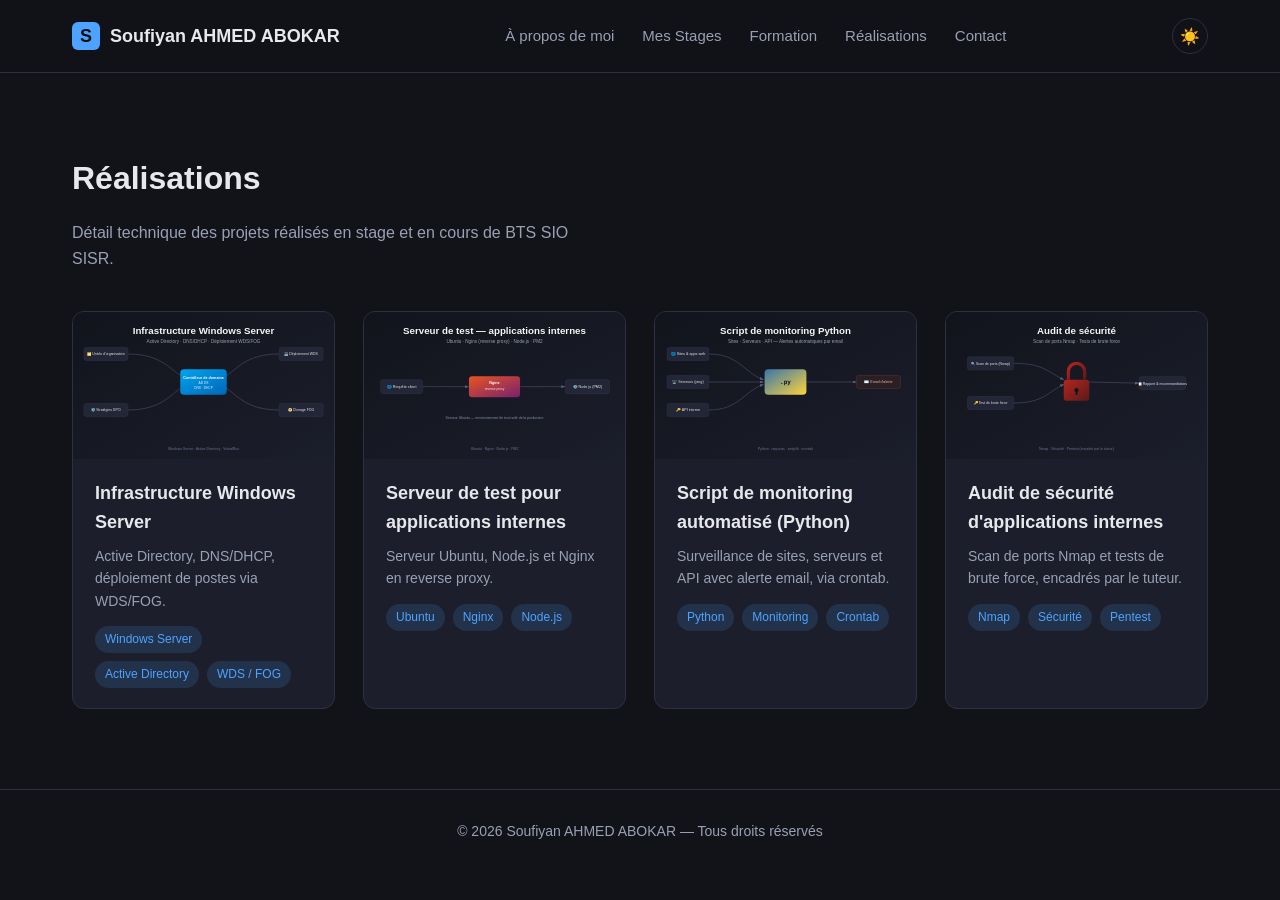
==== realisations/index.html @ 564a7669 "Premier commit : Initiallisation" ====
<!DOCTYPE html>
<html lang="fr">
<head>
<meta charset="UTF-8">
<meta name="viewport" content="width=device-width, initial-scale=1">
<title>Réalisations — Soufiyan AHMED ABOKAR</title>
<link rel="icon" href="../images/fav.png">
<link rel="stylesheet" href="../css/style.css">
</head>
<body>

<nav class="navbar">
  <div class="container">
    <a href="../index.html" class="brand">
      <span class="brand-logo">S</span>
      Soufiyan AHMED ABOKAR
    </a>
    <button class="nav-toggle">☰</button>
    <div class="nav-links">
      <a href="../index.html#about">À propos de moi</a>
      <a href="../index.html#stages">Mes Stages</a>
      <a href="../index.html#formation">Formation</a>
      <a href="index.html">Réalisations</a>
      <a href="../index.html#contact">Contact</a>
    </div>
    <button class="theme-toggle" aria-label="Changer de thème">☀️</button>
  </div>
</nav>

<section>
  <div class="container">
    <h1 class="section-title reveal">Réalisations</h1>
    <p class="reveal" style="color:var(--text-dim); max-width:60ch; margin-top:-24px; margin-bottom:40px;">
      Détail technique des projets réalisés en stage et en cours de BTS SIO SISR.
    </p>

    <div class="card-grid">

      <a href="windows-server.html" class="project-card reveal">
        <img src="../images/blogs/windows-server-cover.svg" alt="Infrastructure Windows Server">
        <div class="project-card-body">
          <h3>Infrastructure Windows Server</h3>
          <p>Active Directory, DNS/DHCP, déploiement de postes via WDS/FOG.</p>
          <div class="badges">
            <span class="badge">Windows Server</span>
            <span class="badge">Active Directory</span>
            <span class="badge">WDS / FOG</span>
          </div>
        </div>
      </a>

      <a href="ubuntu-server.html" class="project-card reveal">
        <img src="../images/blogs/ubuntu-server-cover.svg" alt="Serveur de test Ubuntu">
        <div class="project-card-body">
          <h3>Serveur de test pour applications internes</h3>
          <p>Serveur Ubuntu, Node.js et Nginx en reverse proxy.</p>
          <div class="badges">
            <span class="badge">Ubuntu</span>
            <span class="badge">Nginx</span>
            <span class="badge">Node.js</span>
          </div>
        </div>
      </a>

      <a href="monitoring-python.html" class="project-card reveal">
        <img src="../images/blogs/monitoring-cover.svg" alt="Script de monitoring Python">
        <div class="project-card-body">
          <h3>Script de monitoring automatisé (Python)</h3>
          <p>Surveillance de sites, serveurs et API avec alerte email, via crontab.</p>
          <div class="badges">
            <span class="badge">Python</span>
            <span class="badge">Monitoring</span>
            <span class="badge">Crontab</span>
          </div>
        </div>
      </a>

      <a href="pentest-nmap.html" class="project-card reveal">
        <img src="../images/blogs/pentest-nmap-cover.svg" alt="Audit de sécurité Nmap">
        <div class="project-card-body">
          <h3>Audit de sécurité d'applications internes</h3>
          <p>Scan de ports Nmap et tests de brute force, encadrés par le tuteur.</p>
          <div class="badges">
            <span class="badge">Nmap</span>
            <span class="badge">Sécurité</span>
            <span class="badge">Pentest</span>
          </div>
        </div>
      </a>

    </div>
  </div>
</section>

<footer>
  <div class="container" style="display:flex; justify-content:space-between; align-items:center;">
    <span>© 2026 Soufiyan AHMED ABOKAR — Tous droits réservés</span>
  </div>
</footer>

<script src="../js/script.js"></script>
</body>
</html>
---- css/style.css ----
:root {
  --bg: #111318;
  --bg-alt: #1b1e2b;
  --card: #1c1f2b;
  --border: #2c3040;
  --text: #e8e8ec;
  --text-dim: #9aa0b4;
  --accent: #4da3ff;
  --accent-soft: rgba(77, 163, 255, 0.15);
  --radius: 12px;
}

* { box-sizing: border-box; }

body {
  margin: 0;
  font-family: "Segoe UI", Arial, sans-serif;
  background: var(--bg);
  color: var(--text);
  line-height: 1.6;
}

a { color: inherit; text-decoration: none; }

img { max-width: 100%; display: block; }

.container {
  max-width: 1200px;
  margin: 0 auto;
  padding: 0 32px;
}

/* ---------- NAVBAR ---------- */
.navbar {
  position: sticky;
  top: 0;
  z-index: 100;
  background: rgba(17, 19, 24, 0.9);
  backdrop-filter: blur(8px);
  border-bottom: 1px solid var(--border);
}

.navbar .container {
  display: flex;
  align-items: center;
  justify-content: space-between;
  height: 72px;
}

.brand {
  display: flex;
  align-items: center;
  gap: 10px;
  font-weight: 600;
  font-size: 18px;
}

.brand-logo {
  width: 28px;
  height: 28px;
  border-radius: 6px;
  background: var(--accent);
  color: #0a0c10;
  display: flex;
  align-items: center;
  justify-content: center;
  font-weight: 700;
}

.nav-links {
  display: flex;
  align-items: center;
  gap: 28px;
  font-size: 15px;
}

.nav-links a {
  color: var(--text-dim);
  transition: color 0.2s;
}
.nav-links a:hover { color: var(--text); }

.theme-toggle {
  background: none;
  border: 1px solid var(--border);
  border-radius: 50%;
  width: 36px;
  height: 36px;
  color: var(--text-dim);
  cursor: pointer;
  font-size: 16px;
  display: flex;
  align-items: center;
  justify-content: center;
}

.nav-toggle {
  display: none;
  background: none;
  border: none;
  color: var(--text);
  font-size: 24px;
  cursor: pointer;
}

/* ---------- HERO ---------- */
.hero {
  padding: 110px 0 90px;
}

.hero .container {
  display: grid;
  grid-template-columns: 1.1fr 0.9fr;
  gap: 60px;
  align-items: center;
}

.hero-intro { color: var(--text-dim); margin-bottom: 8px; }

.hero h1 {
  font-size: 56px;
  margin: 0 0 6px;
}

.hero h2 {
  font-size: 28px;
  font-weight: 500;
  color: var(--text-dim);
  margin: 0 0 24px;
}

.hero p { color: var(--text-dim); max-width: 55ch; }

.hero-actions {
  display: flex;
  align-items: center;
  gap: 14px;
  margin-top: 28px;
}

.btn {
  display: inline-flex;
  align-items: center;
  gap: 8px;
  padding: 12px 22px;
  border-radius: 8px;
  font-weight: 600;
  cursor: pointer;
  border: 1px solid transparent;
}

.btn-primary {
  background: var(--accent);
  color: #0a0c10;
}
.btn-primary:hover { opacity: 0.9; }

.btn-outline {
  border: 1px solid var(--border);
  color: var(--text);
}
.btn-outline:hover { border-color: var(--accent); }

.social-links { display: flex; gap: 10px; }
.social-links a {
  width: 40px; height: 40px;
  border: 1px solid var(--border);
  border-radius: 50%;
  display: flex; align-items: center; justify-content: center;
  color: var(--text-dim);
}
.social-links a:hover { border-color: var(--accent); color: var(--accent); }

.hero-image {
  background: #fff;
  border-radius: var(--radius);
  padding: 20px;
  aspect-ratio: 1;
  display: flex; align-items: center; justify-content: center;
}

/* ---------- SECTIONS GÉNÉRIQUES ---------- */
section { padding: 80px 0; }
.section-title {
  font-size: 32px;
  margin: 0 0 40px;
}

/* ---------- ABOUT ---------- */
.about-grid {
  display: grid;
  grid-template-columns: 0.8fr 1.2fr;
  gap: 50px;
  align-items: start;
}

.about-photo {
  border-radius: var(--radius);
  overflow: hidden;
  border: 1px solid var(--border);
}

.about-text p { color: var(--text-dim); }

.skills-title {
  margin: 30px 0 16px;
  font-size: 16px;
  color: var(--text);
}

.skills-logos {
  display: flex;
  flex-wrap: wrap;
  gap: 18px;
}

.skill-logo {
  display: flex;
  flex-direction: column;
  align-items: center;
  gap: 8px;
  width: 76px;
}

.skill-logo i, .skill-logo svg {
  font-size: 34px;
  color: var(--text);
}

.skill-logo span {
  font-size: 11px;
  color: var(--text-dim);
  text-align: center;
}

/* ---------- STAGES (timeline) ---------- */
.timeline {
  position: relative;
  padding-left: 40px;
  border-left: 2px solid var(--border);
}

.timeline-item {
  position: relative;
  margin-bottom: 48px;
}

.timeline-item::before {
  content: "";
  position: absolute;
  left: -46px;
  top: 6px;
  width: 12px;
  height: 12px;
  border-radius: 50%;
  background: var(--accent);
}

.stage-card {
  background: var(--card);
  border: 1px solid var(--border);
  border-radius: var(--radius);
  padding: 24px 28px;
}

.stage-header {
  display: flex;
  align-items: center;
  gap: 14px;
  margin-bottom: 12px;
  flex-wrap: wrap;
}

.company-logo {
  width: 44px;
  height: 44px;
  border-radius: 8px;
  background: #fff;
  display: flex;
  align-items: center;
  justify-content: center;
  font-weight: 700;
  color: #111;
  flex-shrink: 0;
}

.stage-meta h3 { margin: 0; font-size: 18px; }
.stage-meta p { margin: 2px 0 0; color: var(--text-dim); font-size: 14px; }

.stage-card .content { color: var(--text-dim); font-size: 15px; }
.stage-card .content strong { color: var(--text); }
.stage-card .content h4 { color: var(--text); margin: 18px 0 8px; font-size: 15px; }
.stage-card .content ul { padding-left: 20px; }

/* ---------- EDUCATION ---------- */
.edu-grid {
  display: grid;
  grid-template-columns: 1fr 1fr;
  gap: 24px;
}

.edu-card {
  background: var(--card);
  border: 1px solid var(--border);
  border-radius: var(--radius);
  padding: 24px;
}
.edu-card h3 { margin: 0 0 4px; }
.edu-card .school { color: var(--accent); font-size: 14px; margin-bottom: 4px; }
.edu-card .date { color: var(--text-dim); font-size: 13px; margin-bottom: 12px; }

/* ---------- RÉALISATIONS ---------- */
.card-grid {
  display: grid;
  grid-template-columns: repeat(auto-fit, minmax(260px, 1fr));
  gap: 28px;
}

.project-card {
  background: var(--card);
  border: 1px solid var(--border);
  border-radius: var(--radius);
  overflow: hidden;
  transition: border-color 0.2s, transform 0.2s;
}
.project-card:hover { border-color: var(--accent); transform: translateY(-4px); }

.project-card img { aspect-ratio: 16/9; object-fit: cover; }

.project-card-body { padding: 20px 22px; }
.project-card-body h3 { margin: 0 0 8px; font-size: 18px; }
.project-card-body p { color: var(--text-dim); font-size: 14px; margin: 0 0 14px; }

.badges { display: flex; flex-wrap: wrap; gap: 8px; }
.badge {
  font-size: 12px;
  padding: 4px 10px;
  border-radius: 999px;
  background: var(--accent-soft);
  color: var(--accent);
}

/* ---------- ARTICLE (page réalisation) ---------- */
.article-cover {
  border-radius: var(--radius);
  overflow: hidden;
  margin-bottom: 32px;
  border: 1px solid var(--border);
}

.article-body { max-width: 760px; }
.article-body h2 { margin-top: 40px; }
.article-body p, .article-body li { color: var(--text-dim); }
.article-body pre {
  background: #0c0e13;
  border: 1px solid var(--border);
  border-radius: var(--radius);
  padding: 20px;
  overflow-x: auto;
  font-size: 13px;
}
.article-body code { font-family: Consolas, monospace; }

.back-link { color: var(--accent); display: inline-block; margin-bottom: 24px; }

/* ---------- CONTACT ---------- */
.contact-box {
  background: var(--card);
  border: 1px solid var(--border);
  border-radius: var(--radius);
  padding: 48px;
  text-align: center;
}
.contact-box p { color: var(--text-dim); max-width: 60ch; margin: 0 auto 24px; }

/* ---------- FOOTER ---------- */
footer {
  border-top: 1px solid var(--border);
  padding: 30px 0;
  color: var(--text-dim);
  font-size: 14px;
  display: flex;
  justify-content: space-between;
  align-items: center;
}

/* ---------- REVEAL ANIMATION ---------- */
.reveal {
  opacity: 0;
  transform: translateY(24px);
  transition: opacity 0.6s ease, transform 0.6s ease;
}
.reveal.visible {
  opacity: 1;
  transform: translateY(0);
}

@media (prefers-reduced-motion: reduce) {
  .reveal { opacity: 1; transform: none; transition: none; }
}

/* ---------- LIGHT THEME ---------- */
body[data-theme="light"] {
  --bg: #f7f8fa;
  --bg-alt: #ffffff;
  --card: #ffffff;
  --border: #e2e4ea;
  --text: #16181d;
  --text-dim: #565c6b;
}

body[data-theme="light"] .hero-image { border: 1px solid var(--border); }

/* ---------- RESPONSIVE ---------- */
@media (max-width: 860px) {
  .hero .container, .about-grid, .edu-grid { grid-template-columns: 1fr; }
  .hero-image { order: -1; max-width: 280px; margin: 0 auto; }
  .nav-links {
    position: absolute;
    top: 72px; left: 0; right: 0;
    background: var(--bg);
    border-bottom: 1px solid var(--border);
    flex-direction: column;
    padding: 20px 32px;
    display: none;
  }
  .nav-links.open { display: flex; }
  .nav-toggle { display: block; }
  .hero h1 { font-size: 40px; }
}
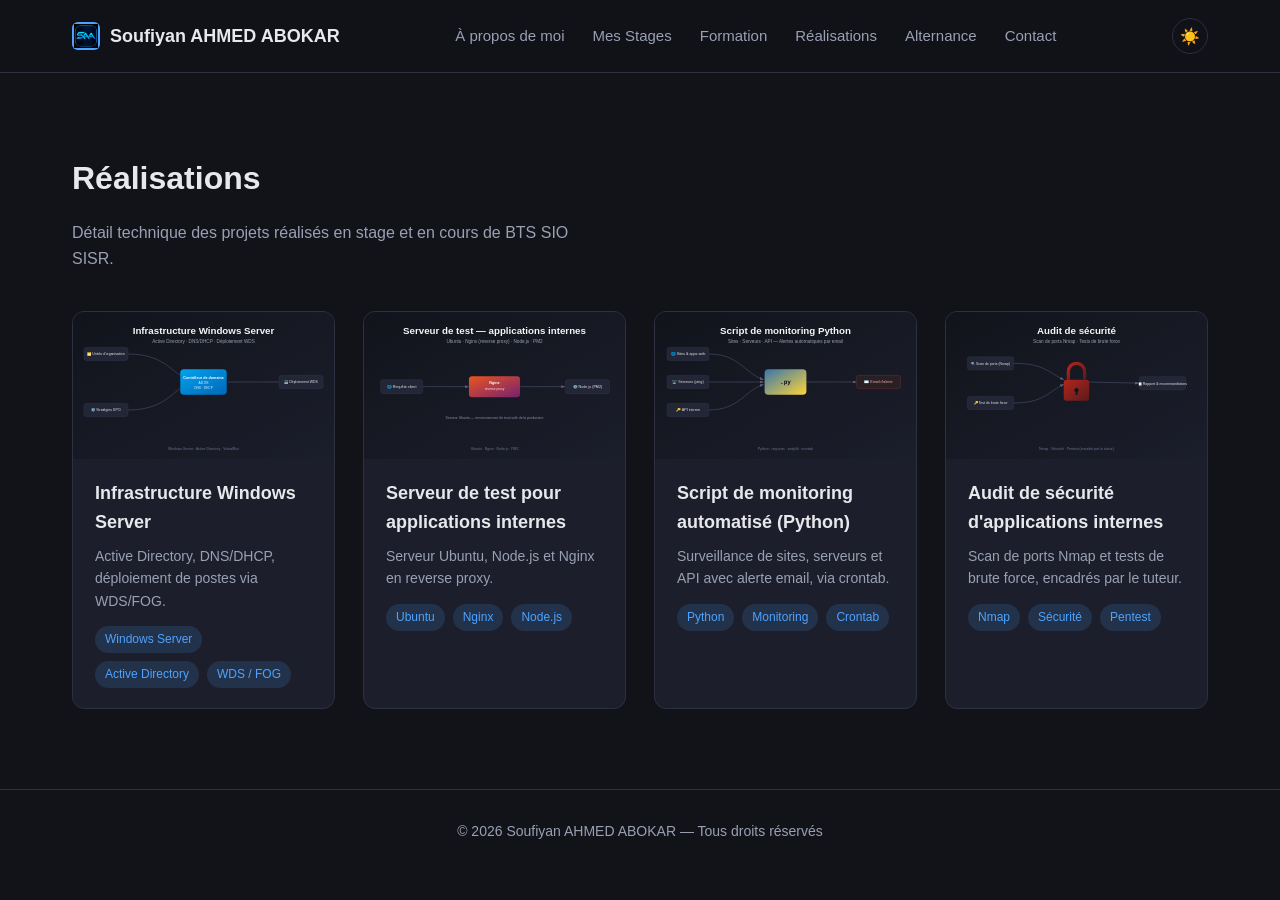
==== commit 425d9dc8: "Mise en Prod : ajt de page alternance" ====
--- a/realisations/index.html
+++ b/realisations/index.html
@@ -4,7 +4,7 @@
 <meta charset="UTF-8">
 <meta name="viewport" content="width=device-width, initial-scale=1">
 <title>Réalisations — Soufiyan AHMED ABOKAR</title>
-<link rel="icon" href="../images/fav.png">
+<link rel="icon" href="../images/photo-profile/favicon.png">
 <link rel="stylesheet" href="../css/style.css">
 </head>
 <body>
@@ -12,7 +12,7 @@
 <nav class="navbar">
   <div class="container">
     <a href="../index.html" class="brand">
-      <span class="brand-logo">S</span>
+      <span class="brand-logo"><img src="../images/photo-profile/favicon.png" alt="Logo" style="width: 24px; height: 24px; object-fit: contain;"></span>
       Soufiyan AHMED ABOKAR
     </a>
     <button class="nav-toggle">☰</button>
@@ -21,6 +21,7 @@
       <a href="../index.html#stages">Mes Stages</a>
       <a href="../index.html#formation">Formation</a>
       <a href="index.html">Réalisations</a>
+      <a href="../alternance/alternance.html">Alternance</a>
       <a href="../index.html#contact">Contact</a>
     </div>
     <button class="theme-toggle" aria-label="Changer de thème">☀️</button>
--- a/css/style.css
+++ b/css/style.css
@@ -171,12 +171,22 @@
 }
 .social-links a:hover { border-color: var(--accent); color: var(--accent); }
 
+/* Remplacer l'ancien bloc .hero-image par celui-ci */
 .hero-image {
-  background: #fff;
-  border-radius: var(--radius);
-  padding: 20px;
-  aspect-ratio: 1;
-  display: flex; align-items: center; justify-content: center;
+  background: transparent; /* Supprime le fond blanc */
+  padding: 0; /* Supprime l'espace autour de l'image */
+  border-radius: 50%; /* Transforme le conteneur en rond parfait */
+  overflow: hidden; /* Découpe l'image pour qu'elle ne dépasse pas du rond */
+  aspect-ratio: 1; /* Garde des proportions carrées/rondes */
+  max-width: 300px; /* Taille de la photo */
+  margin: 0 auto; /* Centre la photo sur mobile */
+  border: none;
+}
+
+.hero-image img {
+  width: 100%;
+  height: 100%;
+  object-fit: cover;
 }
 
 /* ---------- SECTIONS GÉNÉRIQUES ---------- */
@@ -195,9 +205,18 @@
 }
 
 .about-photo {
-  border-radius: var(--radius);
+  width: 100%;
+  max-width: 450px; /* Augmente cette valeur pour une image encore plus grande */
+  margin: 0 auto;
+  border-radius: var(--radius); /* Redonne une forme rectangulaire avec des coins légèrement arrondis */
   overflow: hidden;
-  border: 1px solid var(--border);
+  border: 1px solid var(--border); /* Optionnel : ajoute un léger cadre autour */
+}
+
+.about-photo img {
+  width: 100%;
+  height: auto; /* Permet à l'image de garder ses proportions naturelles */
+  object-fit: cover;
 }
 
 .about-text p { color: var(--text-dim); }
@@ -232,6 +251,48 @@
   color: var(--text-dim);
   text-align: center;
 }
+
+.skills-tags {
+  display: flex;
+  flex-wrap: wrap;
+  gap: 10px;
+  margin-top: 20px;
+}
+
+.skill-tag {
+  background: rgba(255, 255, 255, 0.05);
+  border: 1px solid rgba(255, 255, 255, 0.1);
+  padding: 6px 14px;
+  border-radius: 20px;
+  font-size: 0.9rem;
+  color: #fff;
+}
+
+
+.custom-logo-box {
+  display: flex;
+  flex-direction: column;
+  align-items: center;
+  justify-content: center;
+  gap: 8px;
+}
+
+.logo-badge {
+  width: 34px;
+  height: 34px;
+  display: flex;
+  align-items: center;
+  justify-content: center;
+  border-radius: 8px;
+  font-weight: bold;
+  font-size: 0.75rem;
+  letter-spacing: -0.5px;
+}
+
+
+
+
+
 
 /* ---------- STAGES (timeline) ---------- */
 .timeline {
@@ -414,7 +475,24 @@
 /* ---------- RESPONSIVE ---------- */
 @media (max-width: 860px) {
   .hero .container, .about-grid, .edu-grid { grid-template-columns: 1fr; }
-  .hero-image { order: -1; max-width: 280px; margin: 0 auto; }
+  
+/* Remplacer l'ancien bloc .hero-image par celui-ci */
+.hero-image {
+  background: transparent; /* Supprime le fond blanc */
+  padding: 0; /* Supprime l'espace autour de l'image */
+  border-radius: 50%; /* Transforme le conteneur en rond parfait */
+  overflow: hidden; /* Découpe l'image pour qu'elle ne dépasse pas du rond */
+  aspect-ratio: 1; /* Garde des proportions carrées/rondes */
+  max-width: 300px; /* Taille de la photo */
+  margin: 0 auto; /* Centre la photo sur mobile */
+  border: none;
+}
+
+.hero-image img {
+  width: 100%;
+  height: 100%;
+  object-fit: cover;
+}
   .nav-links {
     position: absolute;
     top: 72px; left: 0; right: 0;
@@ -428,3 +506,76 @@
   .nav-toggle { display: block; }
   .hero h1 { font-size: 40px; }
 }
+
+
+
+
+.company-logo {
+  width: 88px;
+  height: 88px;
+  border-radius: 16px;
+  background: #ffffff; /* Fond blanc par défaut pour les logos transparents */
+  display: flex;
+  align-items: center;
+  justify-content: center;
+  flex-shrink: 0;
+  overflow: hidden;
+  border: 1px solid var(--border);
+}
+
+.company-logo img {
+  width: 100%;
+  height: 100%;
+  object-fit: cover; /* Remplit tout le carré sans laisser de coins/bordures */
+}
+
+/* Classe spécifique pour les logos à fond sombre (comme Weinmann) */
+.company-logo.dark-bg {
+  background: #000000;
+}
+
+
+
+
+
+
+/* --- PAGE ALTERNANCE --- */
+.alternance-block {
+  margin-bottom: 40px;
+}
+
+.alternance-block h2 {
+  margin-bottom: 15px;
+  border-bottom: 2px solid;
+  padding-bottom: 10px;
+  display: inline-block;
+}
+
+.alternance-list {
+  list-style: none;
+  padding-left: 0;
+}
+
+.alternance-list li {
+  margin-bottom: 10px;
+  color: var(--text-dim);
+}
+
+.highlight-box {
+  background-color: rgba(128, 128, 128, 0.1);
+  padding: 25px;
+  border-radius: 10px;
+  margin-top: 30px;
+}
+
+.contact-btn {
+  display: inline-block;
+  padding: 12px 24px;
+  background-color: var(--text-color, #333);
+  color: var(--bg-color, #fff);
+  text-decoration: none;
+  border-radius: 5px;
+  font-weight: bold;
+  margin-top: 20px;
+  margin-right: 15px;
+}
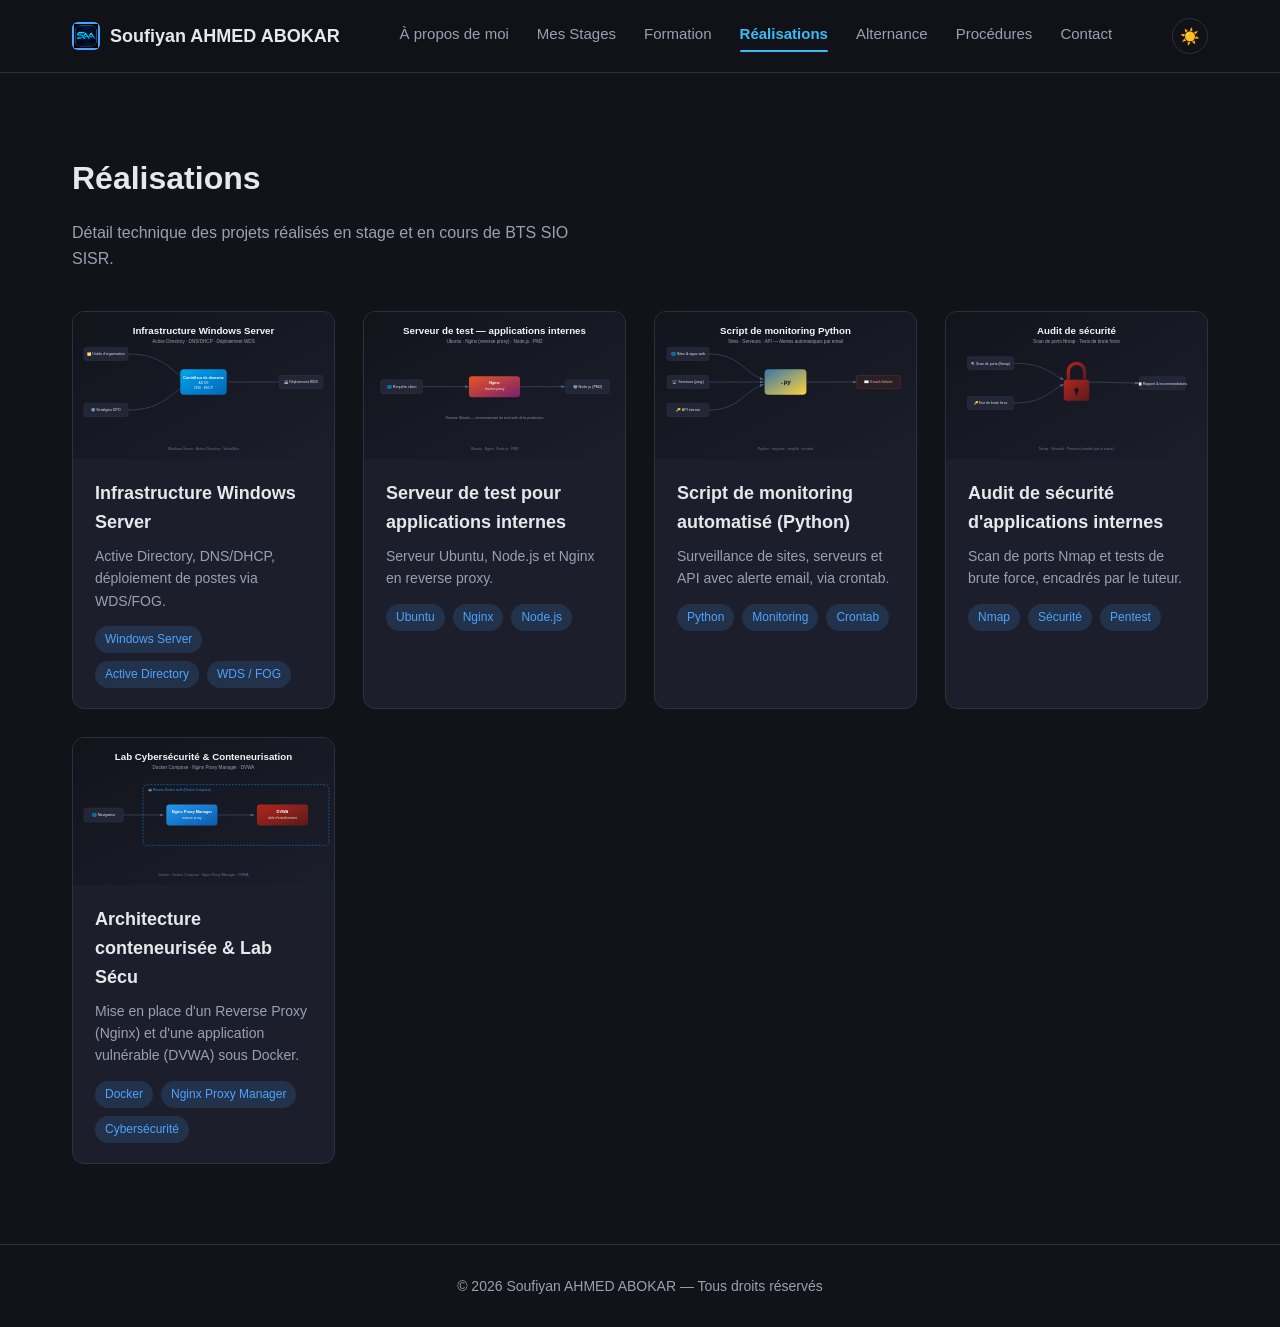
==== commit 40d17357: "Mise en Prod : ajt de page docker" ====
--- a/realisations/index.html
+++ b/realisations/index.html
@@ -22,6 +22,7 @@
       <a href="../index.html#formation">Formation</a>
       <a href="index.html">Réalisations</a>
       <a href="../alternance/alternance.html">Alternance</a>
+      <a href="../procedures/procedures.html">Procédures</a>
       <a href="../index.html#contact">Contact</a>
     </div>
     <button class="theme-toggle" aria-label="Changer de thème">☀️</button>
@@ -89,6 +90,21 @@
         </div>
       </a>
 
+
+<a href="docker.html" class="project-card reveal">
+        <img src="../images/blogs/schema-docker.svg" alt="Lab Cybersécurité Docker & DVWA">
+        <div class="project-card-body">
+          <h3>Architecture conteneurisée & Lab Sécu</h3>
+          <p>Mise en place d'un Reverse Proxy (Nginx) et d'une application vulnérable (DVWA) sous Docker.</p>
+          <div class="badges">
+            <span class="badge">Docker</span>
+            <span class="badge">Nginx Proxy Manager</span>
+            <span class="badge">Cybersécurité</span>
+          </div>
+        </div>
+      </a>
+
+
     </div>
   </div>
 </section>
--- a/css/style.css
+++ b/css/style.css
@@ -578,4 +578,99 @@
   font-weight: bold;
   margin-top: 20px;
   margin-right: 15px;
+}
+
+
+
+
+/* --- Style de la page Procédures --- */
+.page-content {
+  padding: 40px 20px;
+  max-width: 1000px;
+  margin: 0 auto;
+}
+
+.section-header h1 {
+  font-size: 2rem;
+  margin-bottom: 10px;
+  color: #ffffff;
+}
+
+.subtitle {
+  color: #94a3b8;
+  font-size: 1rem;
+  margin-bottom: 40px;
+}
+
+.procedures-grid {
+  display: flex;
+  flex-direction: column;
+  gap: 24px;
+}
+
+.procedure-card {
+  background-color: #1e293b; /* Fond carte sombre */
+  border: 1px solid #334155;
+  border-radius: 12px;
+  padding: 24px;
+  transition: transform 0.2s ease, border-color 0.2s ease;
+}
+
+.procedure-card:hover {
+  border-color: #38bdf8; /* Lueur bleue au survol */
+}
+
+.card-header h2 {
+  font-size: 1.25rem;
+  color: #f8fafc;
+  margin-bottom: 12px;
+}
+
+/* Badges / Tags style image de référence */
+.tags {
+  display: flex;
+  flex-wrap: wrap;
+  gap: 8px;
+  margin-bottom: 16px;
+}
+
+.tag {
+  background-color: #1e3a8a33;
+  color: #38bdf8;
+  border: 1px solid #1d4ed84d;
+  padding: 4px 12px;
+  border-radius: 20px;
+  font-size: 0.85rem;
+  font-weight: 500;
+}
+
+.card-description {
+  color: #cbd5e1;
+  font-size: 0.95rem;
+  line-height: 1.6;
+  margin-bottom: 20px;
+}
+
+/* --- Témoin de page active dans la Navbar --- */
+.nav-links a {
+  position: relative;
+  padding-bottom: 4px;
+  transition: color 0.2s ease;
+}
+
+/* Style du lien actif (Souligné brillant ou couleur dédiée) */
+.nav-links a.active {
+  color: #38bdf8 !important; /* Couleur bleu fluo / turquoise */
+  font-weight: 600;
+}
+
+.nav-links a.active::after {
+  content: '';
+  position: absolute;
+  bottom: -2px;
+  left: 0;
+  width: 100%;
+  height: 2px;
+  background-color: #38bdf8;
+  border-radius: 2px;
 }
